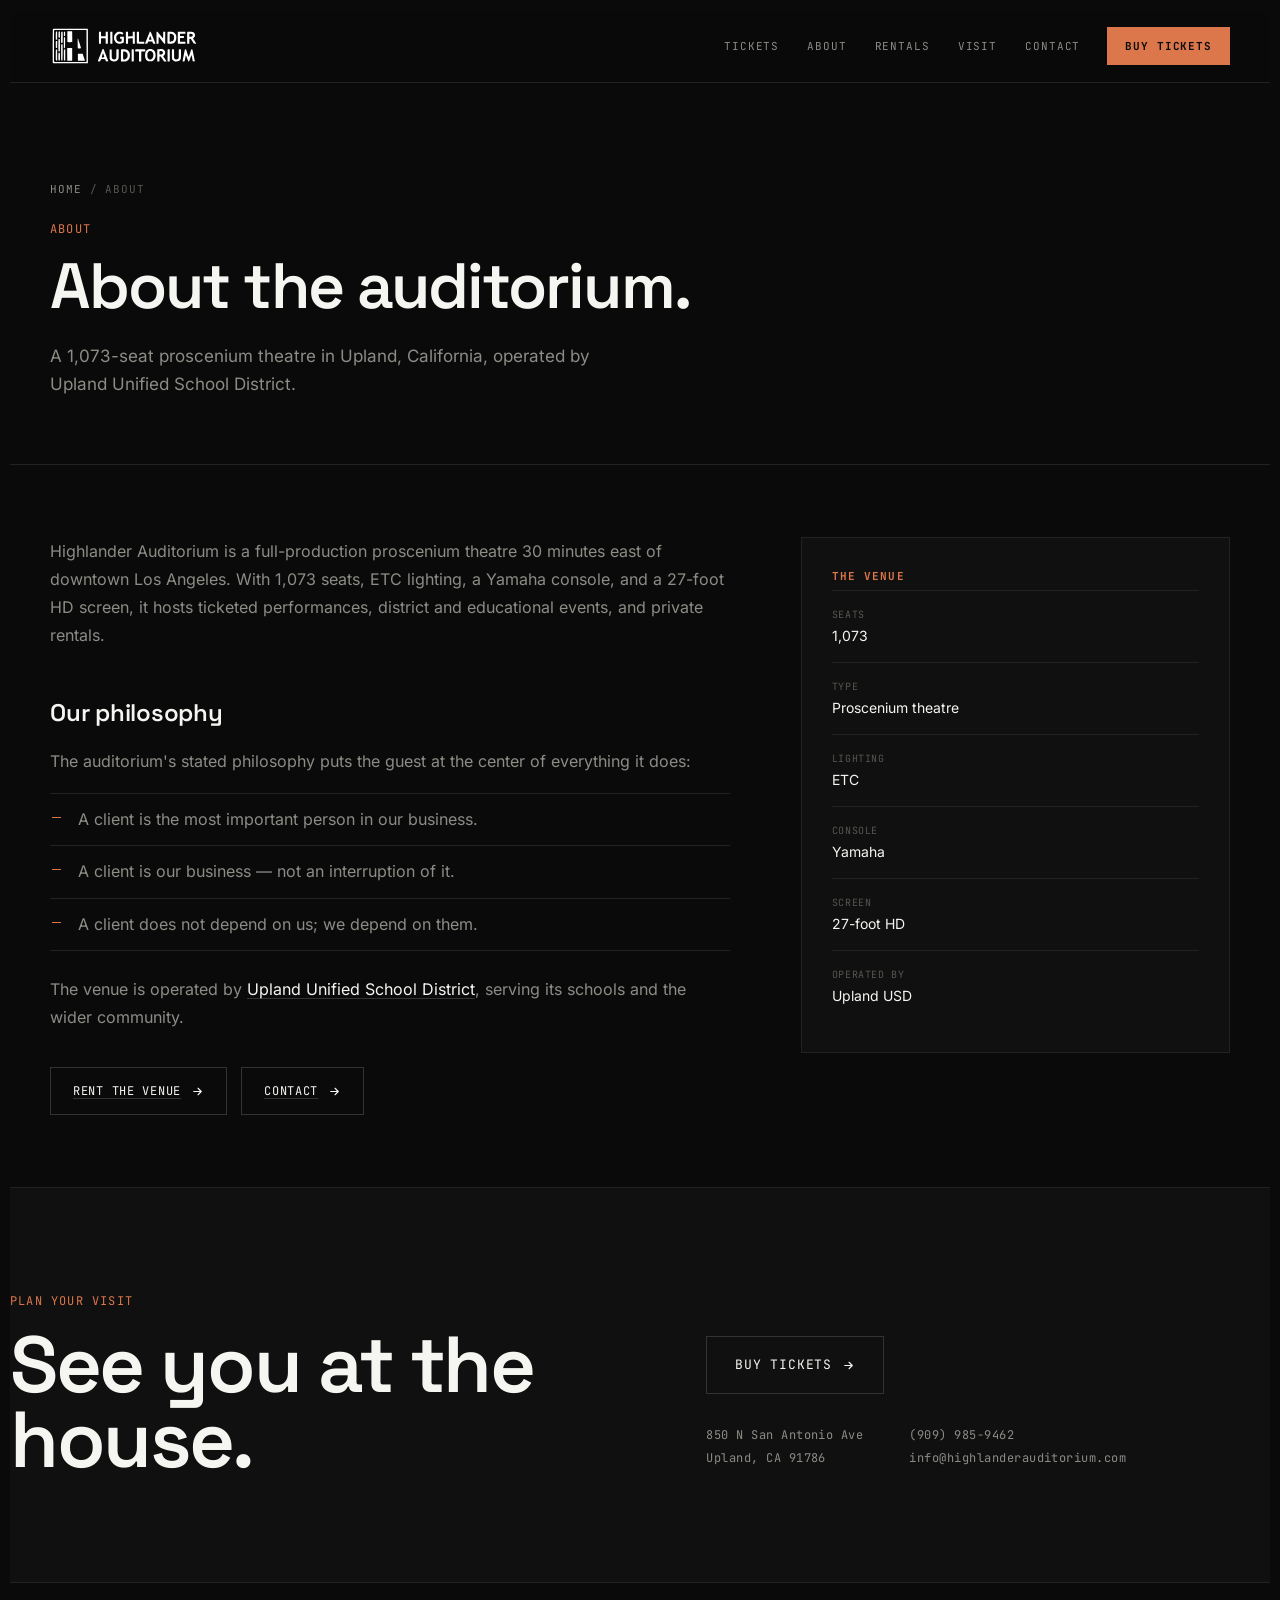
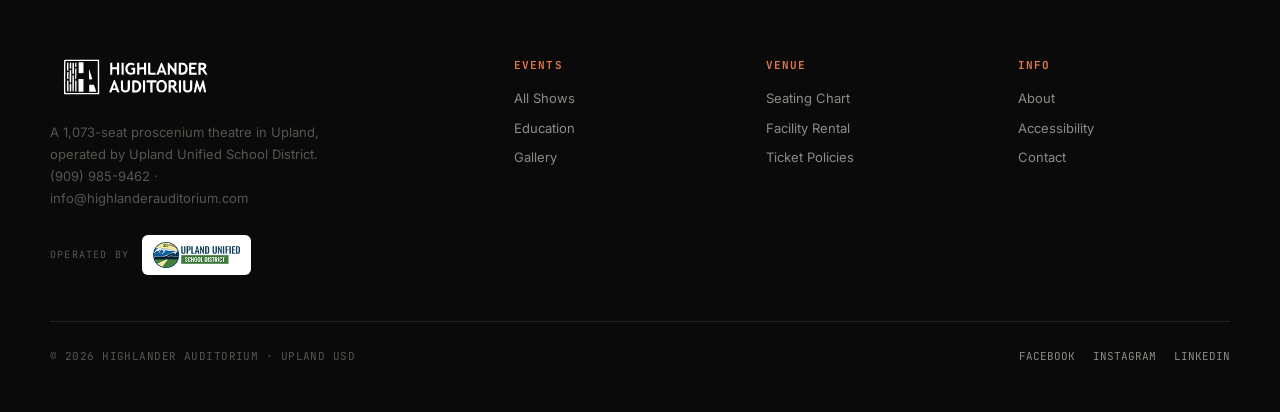
==== about/index.html @ 03a0e70f "Build out real content pages; factor shared CSS/JS/logo Turn the demo's in-page anchors into a real " ====
<!DOCTYPE html>
<html lang="en">
<head>
<meta charset="UTF-8">
<meta name="viewport" content="width=device-width, initial-scale=1.0">
<title>About — Highlander Auditorium</title>
<link rel="icon" type="image/jpeg" href="/assets/img/favicon.jpg" sizes="any">
<link rel="apple-touch-icon" href="/assets/img/apple-touch-icon.jpg">
<meta name="description" content="A 1,073-seat proscenium theatre in Upland, California, operated by Upland Unified School District — ticketed shows, educational events, and rentals.">
<meta name="theme-color" content="#0A0A0A">
<link rel="canonical" href="https://www.highlanderauditorium.com/about/philosophy/">
<meta property="og:type" content="website">
<meta property="og:site_name" content="Highlander Auditorium">
<meta property="og:title" content="About — Highlander Auditorium">
<meta property="og:description" content="A 1,073-seat proscenium theatre in Upland, California, operated by Upland Unified School District — ticketed shows, educational events, and rentals.">
<meta property="og:image" content="https://www.highlanderauditorium.com/assets/img/hero.jpg">
<link rel="preload" href="/assets/fonts/spacegrotesk.woff2" as="font" type="font/woff2" crossorigin>
<link rel="preload" href="/assets/fonts/inter.woff2" as="font" type="font/woff2" crossorigin>
<link rel="stylesheet" href="/assets/css/site.css">
</head>
<body>
<a class="skip" href="#main">Skip to content</a>
<header><div class="wrap hd">
  <a class="logo" href="/" aria-label="Highlander Auditorium home"><svg class="logo-svg" width="173" height="46" viewBox="0 0 173 46" role="img" aria-label="Highlander Auditorium"><use href="/assets/ha-logo.svg#ha-logo"/></svg></a>
  <nav>
    <a href="/tickets/">Tickets</a>
    <a href="/about/">About</a>
    <a href="/rentals/">Rentals</a>
    <a href="/visit/">Visit</a>
    <a href="/contact/">Contact</a>
    <a class="buy" href="/tickets/">Buy Tickets</a>
  </nav>
  <button class="burger" aria-label="Menu">MENU</button>
</div></header>
<main id="main">
<section class="page-hero"><div class="wrap">
    <div class="crumb"><a href="/">Home</a> / About</div>
    <div class="qnum">ABOUT</div>
    <h1>About the auditorium.</h1>
    <p class="lede">A 1,073-seat proscenium theatre in Upland, California, operated by Upland Unified School District.</p>
  </div></section>
  <section class="page-body"><div class="wrap"><div class="grid2">
    <div class="prose">
      <p>Highlander Auditorium is a full-production proscenium theatre 30 minutes east of downtown Los Angeles. With 1,073 seats, ETC lighting, a Yamaha console, and a 27-foot HD screen, it hosts ticketed performances, district and educational events, and private rentals.</p>
      <h2>Our philosophy</h2>
      <p>The auditorium's stated philosophy puts the guest at the center of everything it does:</p>
      <ul>
        <li>A client is the most important person in our business.</li>
        <li>A client is our business — not an interruption of it.</li>
        <li>A client does not depend on us; we depend on them.</li>
      </ul>
      <p>The venue is operated by <a href="https://www.upland.k12.ca.us/" target="_blank" rel="noopener">Upland Unified School District</a>, serving its schools and the wider community.</p>
      <div class="pcta">
        <a class="btn" href="/rentals/">Rent the venue <svg width="13" height="13" viewBox="0 0 24 24" fill="none" stroke="currentColor" stroke-width="2" stroke-linecap="round" stroke-linejoin="round"><path d="M5 12h14M13 6l6 6-6 6"/></svg></a>
        <a class="btn" href="/contact/">Contact <svg width="13" height="13" viewBox="0 0 24 24" fill="none" stroke="currentColor" stroke-width="2" stroke-linecap="round" stroke-linejoin="round"><path d="M5 12h14M13 6l6 6-6 6"/></svg></a>
      </div>
    </div>
    <aside class="aside">
      <h3>The venue</h3>
      <div class="row"><span>Seats</span>1,073</div>
      <div class="row"><span>Type</span>Proscenium theatre</div>
      <div class="row"><span>Lighting</span>ETC</div>
      <div class="row"><span>Console</span>Yamaha</div>
      <div class="row"><span>Screen</span>27-foot HD</div>
      <div class="row"><span>Operated by</span><a href="https://www.upland.k12.ca.us/" target="_blank" rel="noopener">Upland USD</a></div>
    </aside>
  </div></div></section>
</main>
<footer>
  <div class="foot-cta"><div class="wrap fcta-in">
    <div class="fcta-lead">
      <div class="qnum">PLAN YOUR VISIT</div>
      <h2>See you at the house.</h2>
    </div>
    <div class="fcta-side">
      <a class="btn" href="/tickets/">Buy Tickets <svg width="13" height="13" viewBox="0 0 24 24" fill="none" stroke="currentColor" stroke-width="2" stroke-linecap="round" stroke-linejoin="round"><path d="M5 12h14M13 6l6 6-6 6"/></svg></a>
      <div class="fcta-meta mono">
        <div>850 N San Antonio Ave<br>Upland, CA 91786</div>
        <div><a href="tel:+19099859462">(909) 985-9462</a><br><a href="mailto:info@highlanderauditorium.com">info@highlanderauditorium.com</a></div>
      </div>
    </div>
  </div></div>
  <div class="wrap">
  <div class="ft">
    <div class="fb"><svg class="logo-svg" width="173" height="46" viewBox="0 0 173 46" role="img" aria-label="Highlander Auditorium"><use href="/assets/ha-logo.svg#ha-logo"/></svg><p>A 1,073-seat proscenium theatre in Upland, operated by Upland Unified School District.<br><a href="tel:+19099859462">(909) 985-9462</a> &middot; <a href="mailto:info@highlanderauditorium.com">info@highlanderauditorium.com</a></p>
      <a class="uusd" href="https://www.upland.k12.ca.us/" target="_blank" rel="noopener"><span class="uusd-lbl">Operated by</span><img src="/assets/img/UUSD_Logo_Horizontal-150px.png" width="150" height="45" alt="Upland Unified School District" loading="lazy"></a></div>
    <div class="fc"><h4>Events</h4>
      <a href="/tickets/">All Shows</a>
      <a href="/edu/">Education</a>
      <a href="/gallery/">Gallery</a></div>
    <div class="fc"><h4>Venue</h4>
      <a href="/seating-chart/">Seating Chart</a>
      <a href="/rentals/">Facility Rental</a>
      <a href="/ticket-policies/">Ticket Policies</a></div>
    <div class="fc"><h4>Info</h4>
      <a href="/about/">About</a>
      <a href="/visit/accessibility/">Accessibility</a>
      <a href="/contact/">Contact</a></div>
  </div>
  <div class="fbot">
    <div class="c">&copy; 2026 HIGHLANDER AUDITORIUM &middot; UPLAND USD</div>
    <div class="fs">
      <a href="https://facebook.com/highlander.auditorium">Facebook</a>
      <a href="https://www.instagram.com/highlander.auditorium">Instagram</a>
      <a href="https://www.linkedin.com/company/highlander-auditorium">LinkedIn</a>
    </div>
  </div>
</div></footer>
<script src="/assets/js/site.js" defer></script>
</body>
</html>
---- assets/css/site.css ----
/* Self-hosted variable fonts (latin subset). No third-party font requests. */
  @font-face{font-family:'Space Grotesk';font-style:normal;font-weight:300 700;font-display:swap;src:url('../fonts/spacegrotesk.woff2') format('woff2')}
  @font-face{font-family:'Inter';font-style:normal;font-weight:100 900;font-display:swap;src:url('../fonts/inter.woff2') format('woff2')}
  @font-face{font-family:'JetBrains Mono';font-style:normal;font-weight:100 800;font-display:swap;src:url('../fonts/jetbrainsmono.woff2') format('woff2')}
  *,*::before,*::after{box-sizing:border-box;margin:0;padding:0}
  :root{
    --bg:#0A0A0A; --bg2:#101010; --line:#222; --line2:#333;
    --fg:#F5F5F2; --grey:#8C8C86; --greyd:#565650;
    --amber:#DC764B;   /* sampled from venue stage wash, hue 18° */
  }
  html{scroll-behavior:smooth}
  #main,#programs,#house,#rental,#visit,#contact{scroll-margin-top:92px}
  body{background:var(--bg);color:var(--fg);font-family:'Inter',sans-serif;-webkit-font-smoothing:antialiased;line-height:1.5;padding:10px}
  a{color:inherit;text-decoration:none}
  .skip{position:absolute;left:-9999px;top:0;z-index:100;background:var(--amber);color:var(--bg);padding:10px 16px;font-family:'JetBrains Mono',monospace;font-size:12px;text-transform:uppercase;letter-spacing:.06em}
  .skip:focus{left:10px;top:10px}
  .svg-defs{position:absolute;width:0;height:0;overflow:hidden}
  .wrap{max-width:1280px;margin:0 auto;padding:0 40px}
  .mono{font-family:'JetBrains Mono',monospace}
  @media(max-width:640px){.wrap{padding:0 20px}}

  /* HEADER */
  header{position:sticky;top:10px;z-index:50;background:rgba(10,10,10,.85);backdrop-filter:blur(12px);border-bottom:1px solid var(--line)}
  .hd{display:flex;align-items:center;justify-content:space-between;height:72px}
  .hd .logo svg{height:40px;width:auto;display:block}
  nav{display:flex;align-items:center;gap:2px}
  nav a{font-family:'JetBrains Mono',monospace;font-size:11px;letter-spacing:.08em;text-transform:uppercase;color:var(--grey);padding:10px 13px;transition:color .15s}
  nav a:hover{color:var(--fg)}
  nav .buy{margin-left:12px;color:var(--bg);background:var(--amber);font-weight:700;padding:11px 18px;transition:filter .15s}
  nav .buy:hover{filter:brightness(1.12)}
  .burger{display:none}

  /* HERO */
  .hero{position:relative;border-bottom:1px solid var(--line);overflow:hidden}
  .hero-grid{display:grid;grid-template-columns:1.1fr 1fr;min-height:620px}
  .hero-left{padding:76px 40px 60px;display:flex;flex-direction:column;justify-content:center;border-right:1px solid var(--line);position:relative;z-index:2;background:var(--bg)}
  .cue{font-family:'JetBrains Mono',monospace;font-size:11px;letter-spacing:.18em;text-transform:uppercase;color:var(--amber);display:flex;align-items:center;gap:12px;margin-bottom:30px}
  .cue::before{content:"";width:34px;height:1px;background:var(--amber)}
  .hero h1{font-family:'Space Grotesk',sans-serif;font-weight:600;font-size:clamp(42px,5.6vw,76px);line-height:.97;letter-spacing:-.03em;margin-bottom:26px}
  .hero p{color:var(--grey);font-size:16px;max-width:440px;line-height:1.65;margin-bottom:38px}
  .hero-cta{display:flex;border:1px solid var(--line2);width:fit-content}
  .hero-cta a{padding:16px 26px;font-family:'JetBrains Mono',monospace;font-size:12px;letter-spacing:.06em;text-transform:uppercase;transition:background .15s,color .15s}
  .hero-cta a.p{background:var(--fg);color:var(--bg);font-weight:700}
  .hero-cta a.p:hover{background:var(--amber)}
  .hero-cta a.s{border-left:1px solid var(--line2)}
  .hero-cta a.s:hover{background:var(--bg2)}
  .hero-right{position:relative;background:#000;overflow:hidden}
  .hero-right img{position:absolute;inset:0;width:100%;height:100%;object-fit:cover;filter:contrast(1.04) saturate(1.05)}
  .hero-right::after{content:"";position:absolute;inset:0;background:linear-gradient(115deg,var(--bg) 0%,rgba(10,10,10,.12) 26%,transparent 52%)}
  /* dimmer/channel strip along hero bottom of right pane */
  .channels{position:absolute;bottom:0;left:0;right:0;z-index:2;display:flex;align-items:flex-end;gap:5px;height:74px;padding:0 28px 16px}
  .channels i{flex:1;background:var(--amber);opacity:.3;display:block}

  /* RUNSTRIP (ticker as run sheet) */
  .run{border-bottom:1px solid var(--line);background:var(--bg2);display:flex;flex-wrap:wrap}
    .run i{flex:1 1 25%;display:flex;align-items:center;gap:8px;font-family:'JetBrains Mono',monospace;font-size:11px;letter-spacing:.06em;color:var(--grey);text-transform:uppercase;padding:14px 28px;border-right:1px solid var(--line)}
  .run i:last-child{border-right:none}
  .run i b{font-weight:700;color:var(--amber)}

  /* SECTION */
  .sec{border-bottom:1px solid var(--line)}
  .sec-inner{padding:92px 0}
  .sec-head{display:flex;align-items:baseline;justify-content:space-between;gap:24px;margin-bottom:52px}
  .qnum{font-family:'JetBrains Mono',monospace;font-size:12px;letter-spacing:.1em;margin-bottom:14px;color:var(--amber)}
  .sec-title{font-family:'Space Grotesk',sans-serif;font-size:clamp(28px,3.4vw,46px);font-weight:600;letter-spacing:-.02em;line-height:1.02}
  .sec-link{font-family:'JetBrains Mono',monospace;font-size:12px;text-transform:uppercase;letter-spacing:.06em;color:var(--grey);white-space:nowrap;display:inline-flex;align-items:center;gap:8px;transition:color .15s}
  .sec-link:hover{color:var(--fg)}
  .sec-link svg{transition:transform .15s}.sec-link:hover svg{transform:translateX(4px)}

  /* PROGRAMS — accent-keyed */
  .progs{display:grid;grid-template-columns:repeat(3,1fr);border-top:1px solid var(--line);border-left:1px solid var(--line)}
  .prog{border-right:1px solid var(--line);border-bottom:1px solid var(--line);padding:0 32px 36px;display:flex;flex-direction:column;gap:16px;min-height:300px;position:relative;transition:background .18s}
  .prog::before{content:"";display:block;height:2px;margin:0 -32px 34px;background:var(--line2);transition:background .18s}
  .prog:hover::before{background:var(--amber)}
  .prog:hover{background:var(--bg2)}
  .prog .swatch{font-family:'JetBrains Mono',monospace;font-size:11px;color:var(--greyd);letter-spacing:.06em}
  .prog h3{font-family:'Space Grotesk',sans-serif;font-weight:600;font-size:24px;letter-spacing:-.01em;line-height:1.1}
  .prog p{color:var(--grey);font-size:14px;line-height:1.6;flex:1}
  .prog .go{font-family:'JetBrains Mono',monospace;font-size:11px;text-transform:uppercase;letter-spacing:.08em;display:inline-flex;align-items:center;gap:8px}
  .prog:hover .go{color:var(--amber)}
  .prog .go svg{transition:transform .15s}.prog:hover .go svg{transform:translateX(4px)}

  /* SPLIT */
  .split{display:grid;grid-template-columns:1fr 1fr}
  .split>div{padding:78px 40px;background-size:cover;background-position:center;position:relative}
  /* real venue photography behind each panel, under a heavy dark wash for legibility */
  .split .a{border-right:1px solid var(--line);background-image:linear-gradient(rgba(10,10,10,.80),rgba(10,10,10,.90)),url('../img/interior.jpg')}
  .split .b{background-image:linear-gradient(rgba(10,10,10,.86),rgba(10,10,10,.93)),url('../img/aerial.jpg')}
  .split h2{font-family:'Space Grotesk',sans-serif;font-weight:600;font-size:clamp(24px,2.6vw,34px);letter-spacing:-.02em;line-height:1.08;margin-bottom:20px}
  .split p{color:var(--grey);font-size:15px;line-height:1.7;max-width:440px;margin-bottom:30px}
  .btn{display:inline-flex;align-items:center;gap:10px;border:1px solid var(--line2);padding:14px 22px;font-family:'JetBrains Mono',monospace;font-size:12px;text-transform:uppercase;letter-spacing:.06em;transition:background .15s,color .15s,border-color .15s}
  .btn:hover{background:var(--amber);color:var(--bg);border-color:var(--amber)}

  /* VISIT */
  .visit{display:grid;grid-template-columns:1fr 1fr}
  .visit-info{padding:78px 40px;border-right:1px solid var(--line)}
  .addr{font-family:'Space Grotesk',sans-serif;font-size:22px;font-weight:500;margin:8px 0 34px;line-height:1.4}
  .vrow{display:flex;align-items:center;gap:16px;padding:18px 0;border-top:1px solid var(--line);font-size:14px;transition:padding-left .15s,color .15s;font-family:'Inter',sans-serif}
  .vrow:last-of-type{border-bottom:1px solid var(--line)}
  .vrow:hover{padding-left:8px;color:var(--amber)}
  .vrow .n{font-family:'JetBrains Mono',monospace;font-size:12px;color:var(--greyd);width:34px}
  .vrow .arr{margin-left:auto;color:var(--greyd)}.vrow:hover .arr{color:var(--amber)}
  .visit-map{position:relative;min-height:460px;background:var(--bg2);border-left:1px solid transparent}
  /* Dark-map treatment: invert + double hue-rotate keeps water/land colour rather than
     flattening to grey (the earlier grayscale(1) hack killed all hue). Still a live third-party
     iframe — see HANDOFF.md for the keyless static-tile alternative. */
  .visit-map iframe{position:absolute;inset:0;width:100%;height:100%;border:0;filter:invert(.92) hue-rotate(180deg) brightness(.95) contrast(.9);transition:filter .2s}
  .visit-map:hover iframe{filter:invert(.9) hue-rotate(180deg) brightness(1) contrast(.92)}
  .visit-map .pin{position:absolute;left:20px;bottom:20px;z-index:2;display:inline-flex;align-items:center;gap:9px;background:var(--bg);border:1px solid var(--line2);padding:11px 16px;font-family:'JetBrains Mono',monospace;font-size:11px;letter-spacing:.06em;text-transform:uppercase;color:var(--fg);transition:border-color .15s,color .15s}
  .visit-map .pin:hover{border-color:var(--amber);color:var(--amber)}

  /* FOOTER */
  footer{padding:0 0 38px}
  /* thick closing band: full-bleed, oversized display headline + primary CTA + real contact */
  .foot-cta{border-top:1px solid var(--line);border-bottom:1px solid var(--line);background:var(--bg2)}
  .fcta-in{display:grid;grid-template-columns:1.15fr 1fr;gap:48px;align-items:end;padding:104px 0}
  .fcta-lead .qnum{margin-bottom:18px}
  .fcta-lead h2{font-family:'Space Grotesk',sans-serif;font-weight:600;font-size:clamp(40px,6.2vw,88px);line-height:.94;letter-spacing:-.03em}
  .fcta-side{display:flex;flex-direction:column;align-items:flex-start;gap:30px;padding-bottom:8px}
  .fcta-side .btn{padding:18px 28px;font-size:13px}
  .fcta-meta{display:flex;gap:46px;font-size:12px;color:var(--grey);line-height:1.9;letter-spacing:.04em}
  .fcta-meta a{transition:color .15s}.fcta-meta a:hover{color:var(--amber)}
  .ft{display:grid;grid-template-columns:2fr 1fr 1fr 1fr;gap:40px;padding:74px 0 46px;border-bottom:1px solid var(--line)}
  .fb svg{height:40px;margin-bottom:18px}
  .fb p{color:var(--greyd);font-size:13px;line-height:1.7;max-width:300px}
  /* district co-brand: color logo on a light chip so it stays legible on the dark footer */
  .uusd{display:inline-flex;align-items:center;gap:13px;margin-top:26px}
  .uusd-lbl{font-family:'JetBrains Mono',monospace;font-size:10px;letter-spacing:.12em;text-transform:uppercase;color:var(--greyd)}
  .uusd img{height:40px;width:auto;display:block;background:#fff;padding:7px 11px;border-radius:6px}
  .uusd:hover .uusd-lbl{color:var(--amber)}
  .fc h4{font-family:'JetBrains Mono',monospace;font-size:11px;letter-spacing:.1em;text-transform:uppercase;color:var(--amber);margin-bottom:16px}
  .fc a{display:block;color:var(--grey);font-size:13px;margin-bottom:10px;transition:color .15s}
  .fc a:hover{color:var(--fg)}
  .fbot{display:flex;justify-content:space-between;align-items:center;padding-top:26px;flex-wrap:wrap;gap:16px}
  .fbot .c{font-family:'JetBrains Mono',monospace;font-size:11px;color:var(--greyd);letter-spacing:.04em}
  .fs{display:flex;gap:18px}
  .fs a{font-family:'JetBrains Mono',monospace;font-size:11px;color:var(--grey);text-transform:uppercase;transition:color .15s}
  .fs a:hover{color:var(--amber)}

  @media(max-width:900px){
    .hero-grid{grid-template-columns:1fr}
    .hero-left{border-right:none;border-bottom:1px solid var(--line)}
    .hero-right{min-height:360px}
    .progs{grid-template-columns:1fr}
    .split,.visit{grid-template-columns:1fr}
    .split .a,.visit-info{border-right:none;border-bottom:1px solid var(--line)}
    .ft{grid-template-columns:1fr 1fr}
    .fcta-in{grid-template-columns:1fr;gap:36px;align-items:start;padding:76px 0}
    .run i{flex-basis:50%}
    .run i:nth-child(2){border-right:none}
  }
  @media(max-width:640px){
    nav{display:none}.burger{display:block;background:none;border:1px solid var(--line2);color:var(--fg);padding:8px 12px;font-family:'JetBrains Mono',monospace;font-size:11px;letter-spacing:.06em}
    nav.open{display:flex;position:absolute;top:calc(100% + 1px);left:0;right:0;flex-direction:column;align-items:stretch;gap:0;background:rgba(10,10,10,.97);backdrop-filter:blur(12px);border-bottom:1px solid var(--line)}
    nav.open a{padding:15px 20px;border-top:1px solid var(--line)}
    nav.open .buy{margin:0;padding:16px 20px;text-align:center}
    .burger[aria-expanded="true"]{background:var(--amber);color:var(--bg);border-color:var(--amber)}
    .hero-left{padding:52px 20px}.sec-inner{padding:60px 0}
    .split>div,.visit-info{padding:52px 20px}.ft{grid-template-columns:1fr;gap:30px}
    .fcta-in{padding:60px 0}.fcta-meta{flex-direction:column;gap:14px}
    .run i{flex-basis:100%;border-right:none;border-bottom:1px solid var(--line)}
    .run i:last-child{border-bottom:none}
  }
  @media(prefers-reduced-motion:reduce){*{transition:none!important;scroll-behavior:auto!important}}
  :focus-visible{outline:2px solid var(--amber);outline-offset:2px}

  /* ============ INTERIOR PAGES ============ */
  .page-hero{border-bottom:1px solid var(--line);padding:92px 0 66px}
  .page-hero .qnum{margin-bottom:16px}
  .page-hero h1{font-family:'Space Grotesk',sans-serif;font-weight:600;font-size:clamp(36px,5vw,66px);line-height:1;letter-spacing:-.03em}
  .page-hero .lede{color:var(--grey);font-size:17px;line-height:1.65;max-width:600px;margin-top:24px}
  .crumb{font-family:'JetBrains Mono',monospace;font-size:11px;letter-spacing:.08em;text-transform:uppercase;color:var(--greyd);margin-bottom:22px;display:inline-flex;gap:8px}
  .crumb a{color:var(--grey)}.crumb a:hover{color:var(--amber)}
  .page-body{padding:72px 0}
  .grid2{display:grid;grid-template-columns:minmax(0,1.6fr) minmax(0,1fr);gap:64px;align-items:start}
  .prose{max-width:680px}
  .prose>*:first-child{margin-top:0}
  .prose h2{font-family:'Space Grotesk',sans-serif;font-weight:600;font-size:24px;letter-spacing:-.01em;margin:46px 0 16px}
  .prose p{color:var(--grey);font-size:16px;line-height:1.75;margin-bottom:18px}
  .prose strong{color:var(--fg);font-weight:600}
  .prose a{color:var(--fg);text-decoration:underline;text-decoration-color:var(--line2);text-underline-offset:3px;transition:color .15s,text-decoration-color .15s}
  .prose a:hover{color:var(--amber);text-decoration-color:var(--amber)}
  .prose ul{list-style:none;margin:0 0 24px}
  .prose li{color:var(--grey);font-size:16px;line-height:1.6;padding:13px 0 13px 28px;border-top:1px solid var(--line);position:relative}
  .prose li:last-child{border-bottom:1px solid var(--line)}
  .prose li::before{content:"";position:absolute;left:2px;top:23px;width:9px;height:1px;background:var(--amber)}
  .aside{border:1px solid var(--line);background:var(--bg2);padding:30px}
  .aside h3{font-family:'JetBrains Mono',monospace;font-size:11px;letter-spacing:.1em;text-transform:uppercase;color:var(--amber);margin-bottom:6px}
  .aside .row{display:flex;flex-direction:column;gap:3px;padding:16px 0;border-top:1px solid var(--line);font-size:14px}
  .aside .row span{font-family:'JetBrains Mono',monospace;font-size:10px;color:var(--greyd);letter-spacing:.06em;text-transform:uppercase}
  .aside .row a:hover{color:var(--amber)}
  .specs{width:100%;border-collapse:collapse}
  .specs th,.specs td{text-align:left;padding:15px 0;border-top:1px solid var(--line);font-size:15px;vertical-align:top}
  .specs tr:first-child th,.specs tr:first-child td{border-top:none}
  .specs th{font-family:'JetBrains Mono',monospace;font-size:11px;font-weight:500;letter-spacing:.06em;text-transform:uppercase;color:var(--greyd);width:44%}
  .specs td{color:var(--fg)}
  .gallery{display:grid;grid-template-columns:repeat(3,1fr);gap:12px}
  .gallery figure{position:relative;overflow:hidden;border:1px solid var(--line)}
  .gallery img{display:block;width:100%;aspect-ratio:3/2;object-fit:cover}
  .gallery figcaption{position:absolute;left:0;right:0;bottom:0;padding:16px;font-family:'JetBrains Mono',monospace;font-size:11px;letter-spacing:.04em;text-transform:uppercase;color:var(--fg);background:linear-gradient(transparent,rgba(10,10,10,.86));opacity:0;transition:opacity .2s}
  .gallery figure:hover figcaption{opacity:1}
  .pcta{display:flex;gap:14px;flex-wrap:wrap;margin-top:36px}
  .note{border-left:2px solid var(--amber);padding:6px 0 6px 18px;color:var(--grey);font-size:14px;line-height:1.65;margin:26px 0}
  @media(max-width:900px){ .grid2{grid-template-columns:1fr;gap:40px} .gallery{grid-template-columns:repeat(2,1fr)} }
  @media(max-width:640px){ .page-hero{padding:60px 0 44px} .page-body{padding:52px 0} .gallery{grid-template-columns:1fr} }
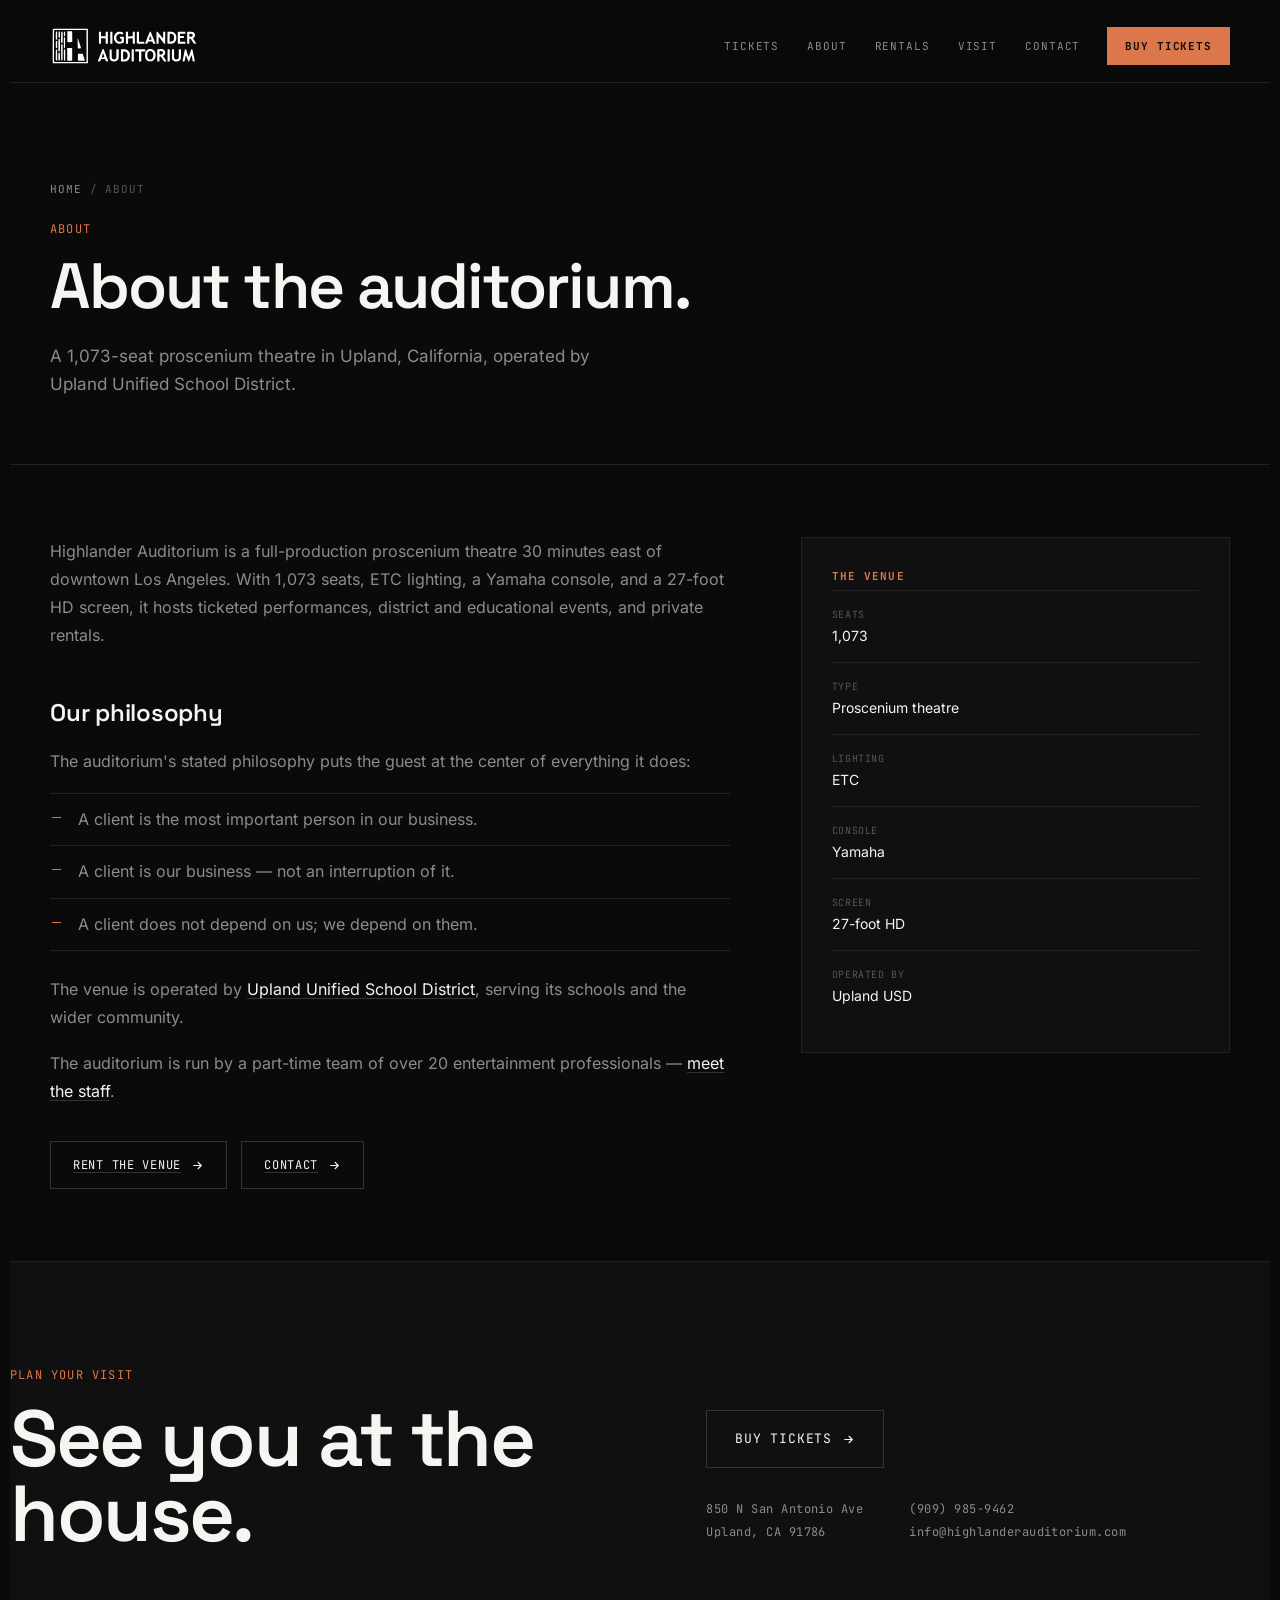
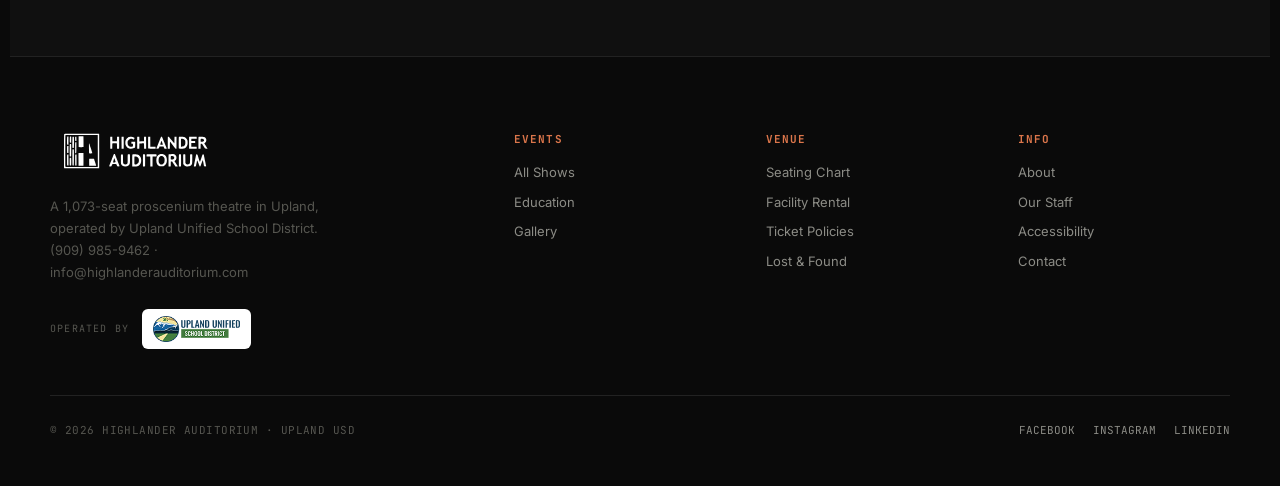
==== commit f80804ab: "Add the pages hidden in the live site's dropdown menus + weather widget The live site tucks two cont" ====
--- a/about/index.html
+++ b/about/index.html
@@ -50,6 +50,7 @@
         <li>A client does not depend on us; we depend on them.</li>
       </ul>
       <p>The venue is operated by <a href="https://www.upland.k12.ca.us/" target="_blank" rel="noopener">Upland Unified School District</a>, serving its schools and the wider community.</p>
+      <p>The auditorium is run by a part-time team of over 20 entertainment professionals — <a href="/about/staff/">meet the staff</a>.</p>
       <div class="pcta">
         <a class="btn" href="/rentals/">Rent the venue <svg width="13" height="13" viewBox="0 0 24 24" fill="none" stroke="currentColor" stroke-width="2" stroke-linecap="round" stroke-linejoin="round"><path d="M5 12h14M13 6l6 6-6 6"/></svg></a>
         <a class="btn" href="/contact/">Contact <svg width="13" height="13" viewBox="0 0 24 24" fill="none" stroke="currentColor" stroke-width="2" stroke-linecap="round" stroke-linejoin="round"><path d="M5 12h14M13 6l6 6-6 6"/></svg></a>
@@ -91,9 +92,11 @@
     <div class="fc"><h4>Venue</h4>
       <a href="/seating-chart/">Seating Chart</a>
       <a href="/rentals/">Facility Rental</a>
-      <a href="/ticket-policies/">Ticket Policies</a></div>
+      <a href="/ticket-policies/">Ticket Policies</a>
+      <a href="/lost/">Lost &amp; Found</a></div>
     <div class="fc"><h4>Info</h4>
       <a href="/about/">About</a>
+      <a href="/about/staff/">Our Staff</a>
       <a href="/visit/accessibility/">Accessibility</a>
       <a href="/contact/">Contact</a></div>
   </div>
--- a/assets/css/site.css
+++ b/assets/css/site.css
@@ -204,3 +204,12 @@
   .note{border-left:2px solid var(--amber);padding:6px 0 6px 18px;color:var(--grey);font-size:14px;line-height:1.65;margin:26px 0}
   @media(max-width:900px){ .grid2{grid-template-columns:1fr;gap:40px} .gallery{grid-template-columns:repeat(2,1fr)} }
   @media(max-width:640px){ .page-hero{padding:60px 0 44px} .page-body{padding:52px 0} .gallery{grid-template-columns:1fr} }
+
+  /* current-conditions widget (Visit) — our own UI over keyless Open-Meteo; hidden until data loads */
+  .wx{border:1px solid var(--line);background:var(--bg2);padding:20px 22px;margin-top:30px;max-width:340px}
+  .wx-loc{font-size:10px;letter-spacing:.12em;text-transform:uppercase;color:var(--greyd);margin-bottom:12px}
+  .wx-main{display:flex;align-items:baseline;gap:14px}
+  .wx-temp{font-family:'Space Grotesk',sans-serif;font-size:44px;font-weight:600;letter-spacing:-.02em;line-height:1}
+  .wx-temp::after{content:"\00b0";color:var(--amber)}
+  .wx-cond{font-size:12px;letter-spacing:.04em;color:var(--grey)}
+  .wx-hilo{font-size:11px;letter-spacing:.06em;color:var(--greyd);margin-top:10px}
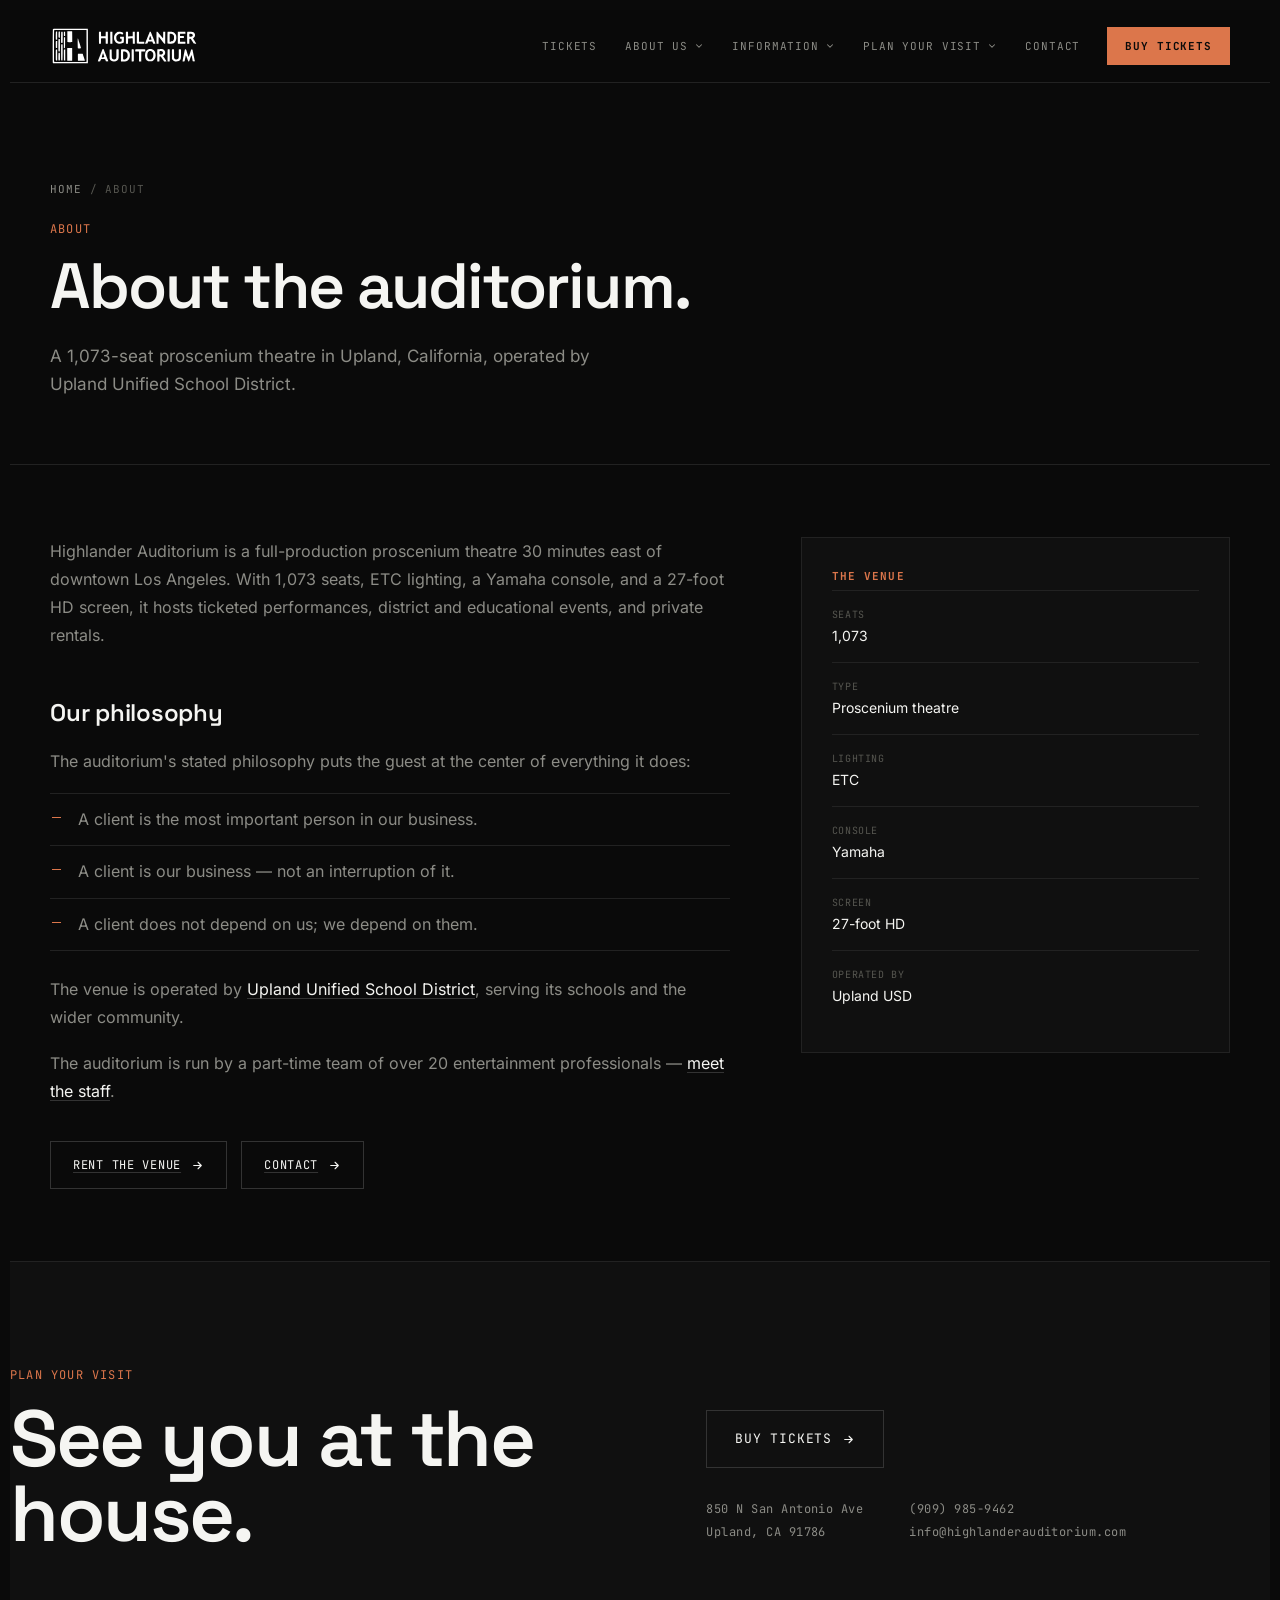
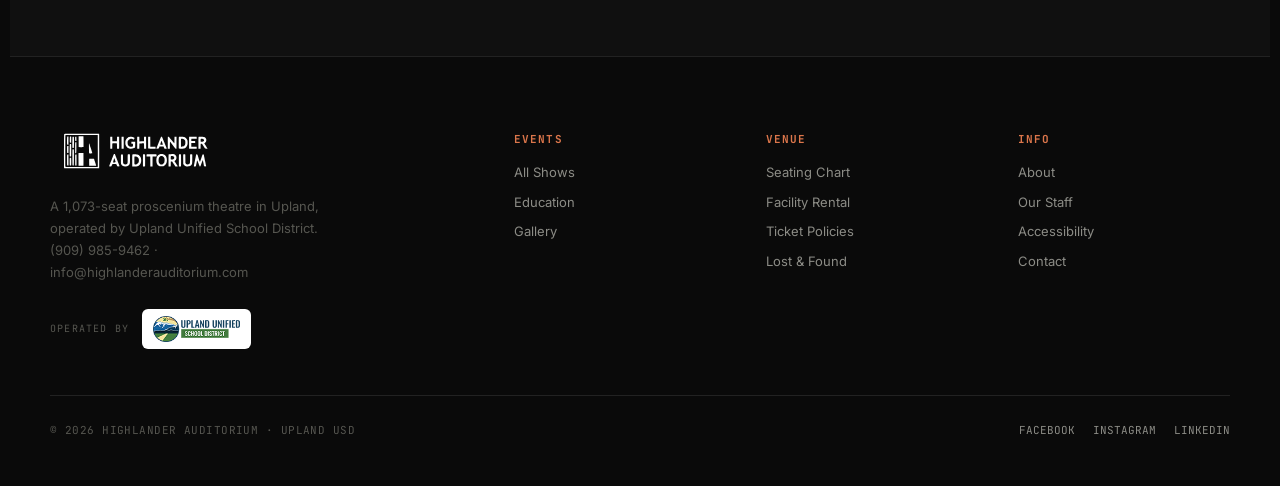
==== commit d4b5ad82: "Header: grouped dropdown menus matching the live site's IA Replace the flat header nav with the live" ====
--- a/about/index.html
+++ b/about/index.html
@@ -24,9 +24,31 @@
   <a class="logo" href="/" aria-label="Highlander Auditorium home"><svg class="logo-svg" width="173" height="46" viewBox="0 0 173 46" role="img" aria-label="Highlander Auditorium"><use href="/assets/ha-logo.svg#ha-logo"/></svg></a>
   <nav>
     <a href="/tickets/">Tickets</a>
-    <a href="/about/">About</a>
-    <a href="/rentals/">Rentals</a>
-    <a href="/visit/">Visit</a>
+    <div class="nav-group">
+      <button class="nav-top" aria-expanded="false" aria-controls="menu-about">About Us <svg class="chev" width="10" height="10" viewBox="0 0 24 24" fill="none" stroke="currentColor" stroke-width="2.5" stroke-linecap="round" stroke-linejoin="round" aria-hidden="true"><path d="M6 9l6 6 6-6"/></svg></button>
+      <ul class="nav-menu" id="menu-about">
+        <li><a href="/about/">Our Philosophy</a></li>
+        <li><a href="/about/staff/">Our Staff</a></li>
+      </ul>
+    </div>
+    <div class="nav-group">
+      <button class="nav-top" aria-expanded="false" aria-controls="menu-info">Information <svg class="chev" width="10" height="10" viewBox="0 0 24 24" fill="none" stroke="currentColor" stroke-width="2.5" stroke-linecap="round" stroke-linejoin="round" aria-hidden="true"><path d="M6 9l6 6 6-6"/></svg></button>
+      <ul class="nav-menu" id="menu-info">
+        <li><a href="/seating-chart/">Seating Chart</a></li>
+        <li><a href="/lost/">Lost &amp; Found</a></li>
+        <li><a href="/gallery/">Gallery</a></li>
+        <li><a href="/edu/">Edu Events</a></li>
+        <li><a href="/ticket-policies/">Ticket Policies</a></li>
+      </ul>
+    </div>
+    <div class="nav-group">
+      <button class="nav-top" aria-expanded="false" aria-controls="menu-visit">Plan Your Visit <svg class="chev" width="10" height="10" viewBox="0 0 24 24" fill="none" stroke="currentColor" stroke-width="2.5" stroke-linecap="round" stroke-linejoin="round" aria-hidden="true"><path d="M6 9l6 6 6-6"/></svg></button>
+      <ul class="nav-menu" id="menu-visit">
+        <li><a href="/visit/">Directions &amp; Parking</a></li>
+        <li><a href="/visit/accessibility/">Accessibility</a></li>
+        <li><a href="/visit/#wx">Current Weather</a></li>
+      </ul>
+    </div>
     <a href="/contact/">Contact</a>
     <a class="buy" href="/tickets/">Buy Tickets</a>
   </nav>
--- a/assets/css/site.css
+++ b/assets/css/site.css
@@ -10,7 +10,7 @@
     --amber:#DC764B;   /* sampled from venue stage wash, hue 18° */
   }
   html{scroll-behavior:smooth}
-  #main,#programs,#house,#rental,#visit,#contact{scroll-margin-top:92px}
+  #main,#programs,#house,#rental,#visit,#contact,#wx{scroll-margin-top:92px}
   body{background:var(--bg);color:var(--fg);font-family:'Inter',sans-serif;-webkit-font-smoothing:antialiased;line-height:1.5;padding:10px}
   a{color:inherit;text-decoration:none}
   .skip{position:absolute;left:-9999px;top:0;z-index:100;background:var(--amber);color:var(--bg);padding:10px 16px;font-family:'JetBrains Mono',monospace;font-size:12px;text-transform:uppercase;letter-spacing:.06em}
@@ -213,3 +213,21 @@
   .wx-temp::after{content:"\00b0";color:var(--amber)}
   .wx-cond{font-size:12px;letter-spacing:.04em;color:var(--grey)}
   .wx-hilo{font-size:11px;letter-spacing:.06em;color:var(--greyd);margin-top:10px}
+
+  /* ===== header dropdown menus ===== */
+  .nav-group{position:relative;height:72px;display:flex;align-items:center}
+  .nav-top{font-family:'JetBrains Mono',monospace;font-size:11px;letter-spacing:.08em;text-transform:uppercase;color:var(--grey);padding:10px 13px;background:none;border:0;cursor:pointer;display:inline-flex;align-items:center;gap:6px;transition:color .15s}
+  .nav-top:hover,.nav-top[aria-expanded="true"]{color:var(--fg)}
+  .nav-top .chev{transition:transform .15s}
+  .nav-top[aria-expanded="true"] .chev{transform:rotate(180deg)}
+  .nav-menu{display:none;position:absolute;top:100%;left:0;z-index:60;min-width:214px;list-style:none;background:rgba(10,10,10,.97);backdrop-filter:blur(12px);border:1px solid var(--line);border-top:0;padding:6px}
+  .nav-group:hover>.nav-menu,.nav-group:focus-within>.nav-menu,.nav-top[aria-expanded="true"]+.nav-menu{display:block}
+  .nav-menu a{display:block;font-family:'JetBrains Mono',monospace;font-size:11px;letter-spacing:.06em;text-transform:uppercase;color:var(--grey);padding:11px 13px;white-space:nowrap;transition:color .15s,background .15s}
+  .nav-menu a:hover{color:var(--fg);background:var(--bg2)}
+  @media(max-width:640px){
+    nav.open .nav-group{height:auto;flex-direction:column;align-items:stretch}
+    nav.open .nav-top{width:100%;justify-content:space-between;padding:15px 20px;border-top:1px solid var(--line)}
+    nav.open .nav-menu{position:static;display:none;min-width:0;border:0;padding:0;background:none;backdrop-filter:none}
+    nav.open .nav-top[aria-expanded="true"]+.nav-menu{display:block}
+    nav.open .nav-menu a{padding:13px 20px 13px 36px;border-top:1px solid var(--line);color:var(--greyd)}
+  }
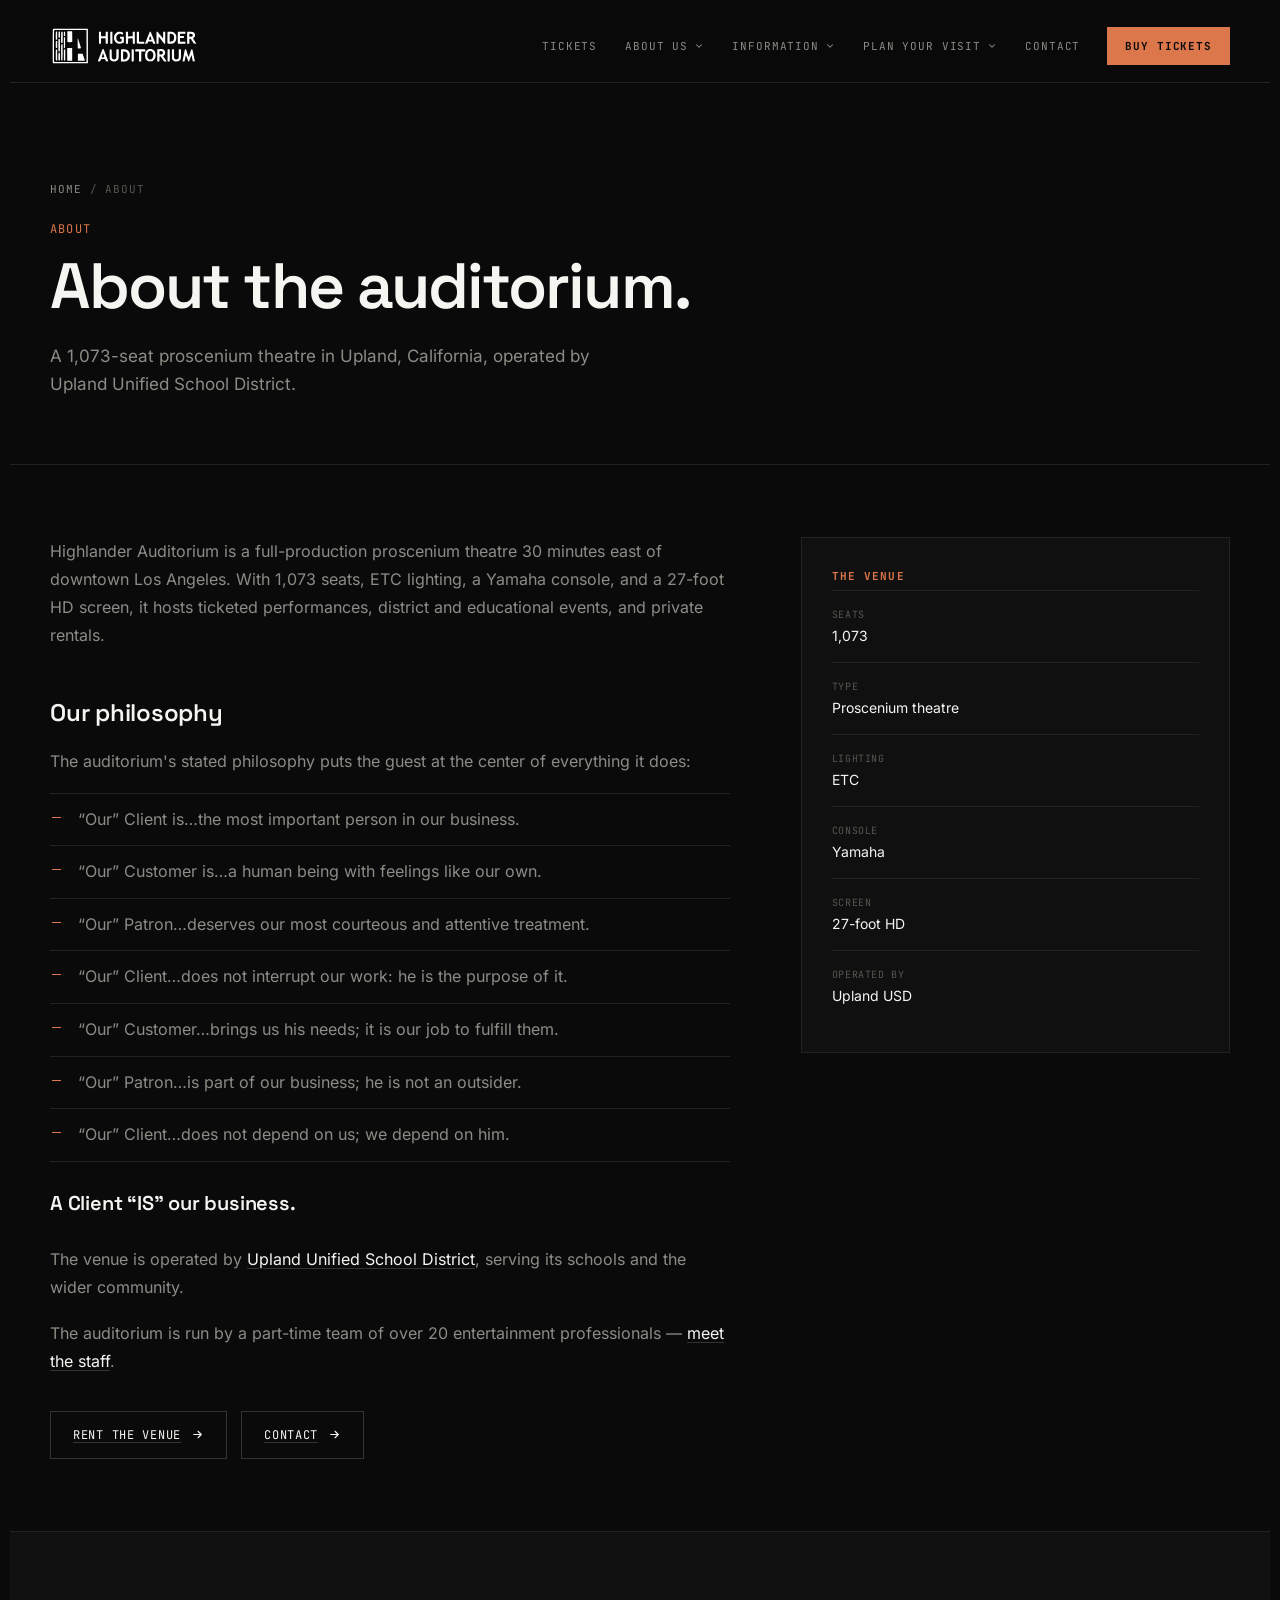
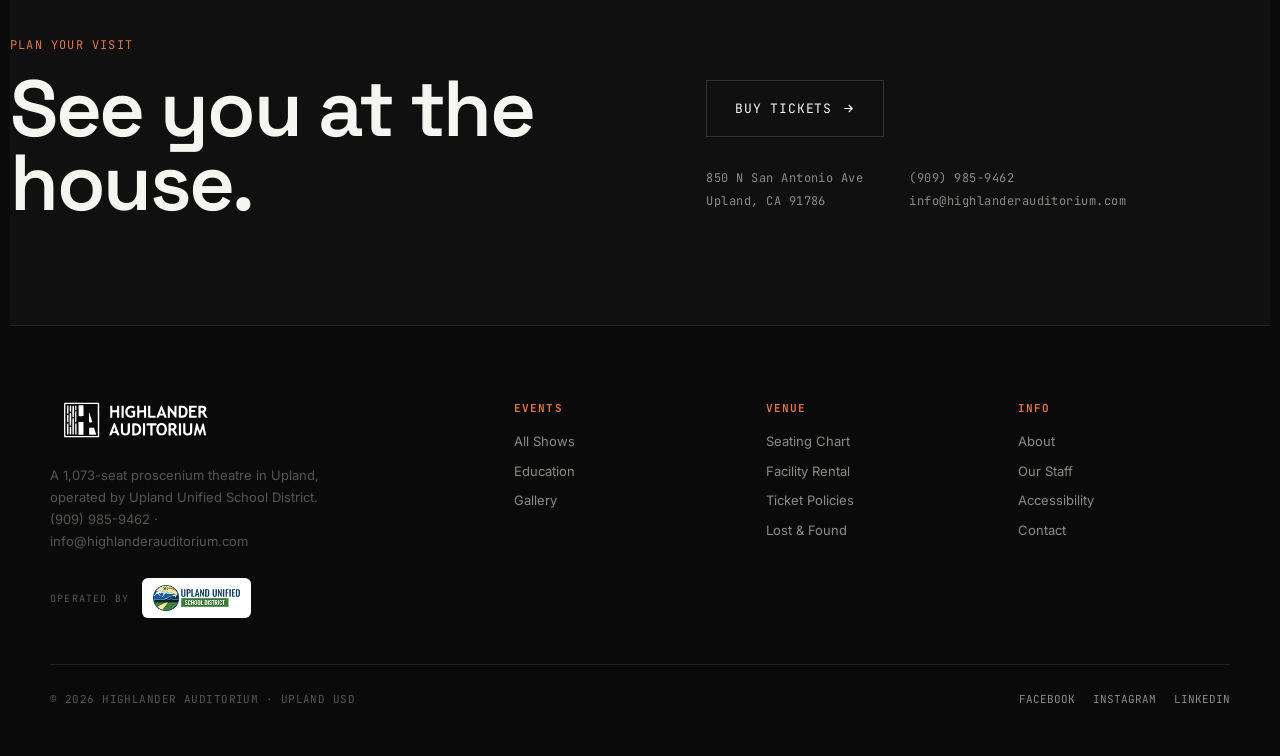
==== commit 18e237f7: "About: mirror the live philosophy verbatim, not a summary The philosophy was condensed into 3 reword" ====
--- a/about/index.html
+++ b/about/index.html
@@ -67,10 +67,15 @@
       <h2>Our philosophy</h2>
       <p>The auditorium's stated philosophy puts the guest at the center of everything it does:</p>
       <ul>
-        <li>A client is the most important person in our business.</li>
-        <li>A client is our business — not an interruption of it.</li>
-        <li>A client does not depend on us; we depend on them.</li>
+        <li>&ldquo;Our&rdquo; Client is&hellip;the most important person in our business.</li>
+        <li>&ldquo;Our&rdquo; Customer is&hellip;a human being with feelings like our own.</li>
+        <li>&ldquo;Our&rdquo; Patron&hellip;deserves our most courteous and attentive treatment.</li>
+        <li>&ldquo;Our&rdquo; Client&hellip;does not interrupt our work: he is the purpose of it.</li>
+        <li>&ldquo;Our&rdquo; Customer&hellip;brings us his needs; it is our job to fulfill them.</li>
+        <li>&ldquo;Our&rdquo; Patron&hellip;is part of our business; he is not an outsider.</li>
+        <li>&ldquo;Our&rdquo; Client&hellip;does not depend on us; we depend on him.</li>
       </ul>
+      <p class="pquote">A Client &ldquo;IS&rdquo; our business.</p>
       <p>The venue is operated by <a href="https://www.upland.k12.ca.us/" target="_blank" rel="noopener">Upland Unified School District</a>, serving its schools and the wider community.</p>
       <p>The auditorium is run by a part-time team of over 20 entertainment professionals — <a href="/about/staff/">meet the staff</a>.</p>
       <div class="pcta">
--- a/assets/css/site.css
+++ b/assets/css/site.css
@@ -185,6 +185,7 @@
   .prose li{color:var(--grey);font-size:16px;line-height:1.6;padding:13px 0 13px 28px;border-top:1px solid var(--line);position:relative}
   .prose li:last-child{border-bottom:1px solid var(--line)}
   .prose li::before{content:"";position:absolute;left:2px;top:23px;width:9px;height:1px;background:var(--amber)}
+  .prose .pquote{font-family:'Space Grotesk',sans-serif;font-weight:600;font-size:20px;color:var(--fg);letter-spacing:-.01em;margin:0 0 24px}
   .aside{border:1px solid var(--line);background:var(--bg2);padding:30px}
   .aside h3{font-family:'JetBrains Mono',monospace;font-size:11px;letter-spacing:.1em;text-transform:uppercase;color:var(--amber);margin-bottom:6px}
   .aside .row{display:flex;flex-direction:column;gap:3px;padding:16px 0;border-top:1px solid var(--line);font-size:14px}
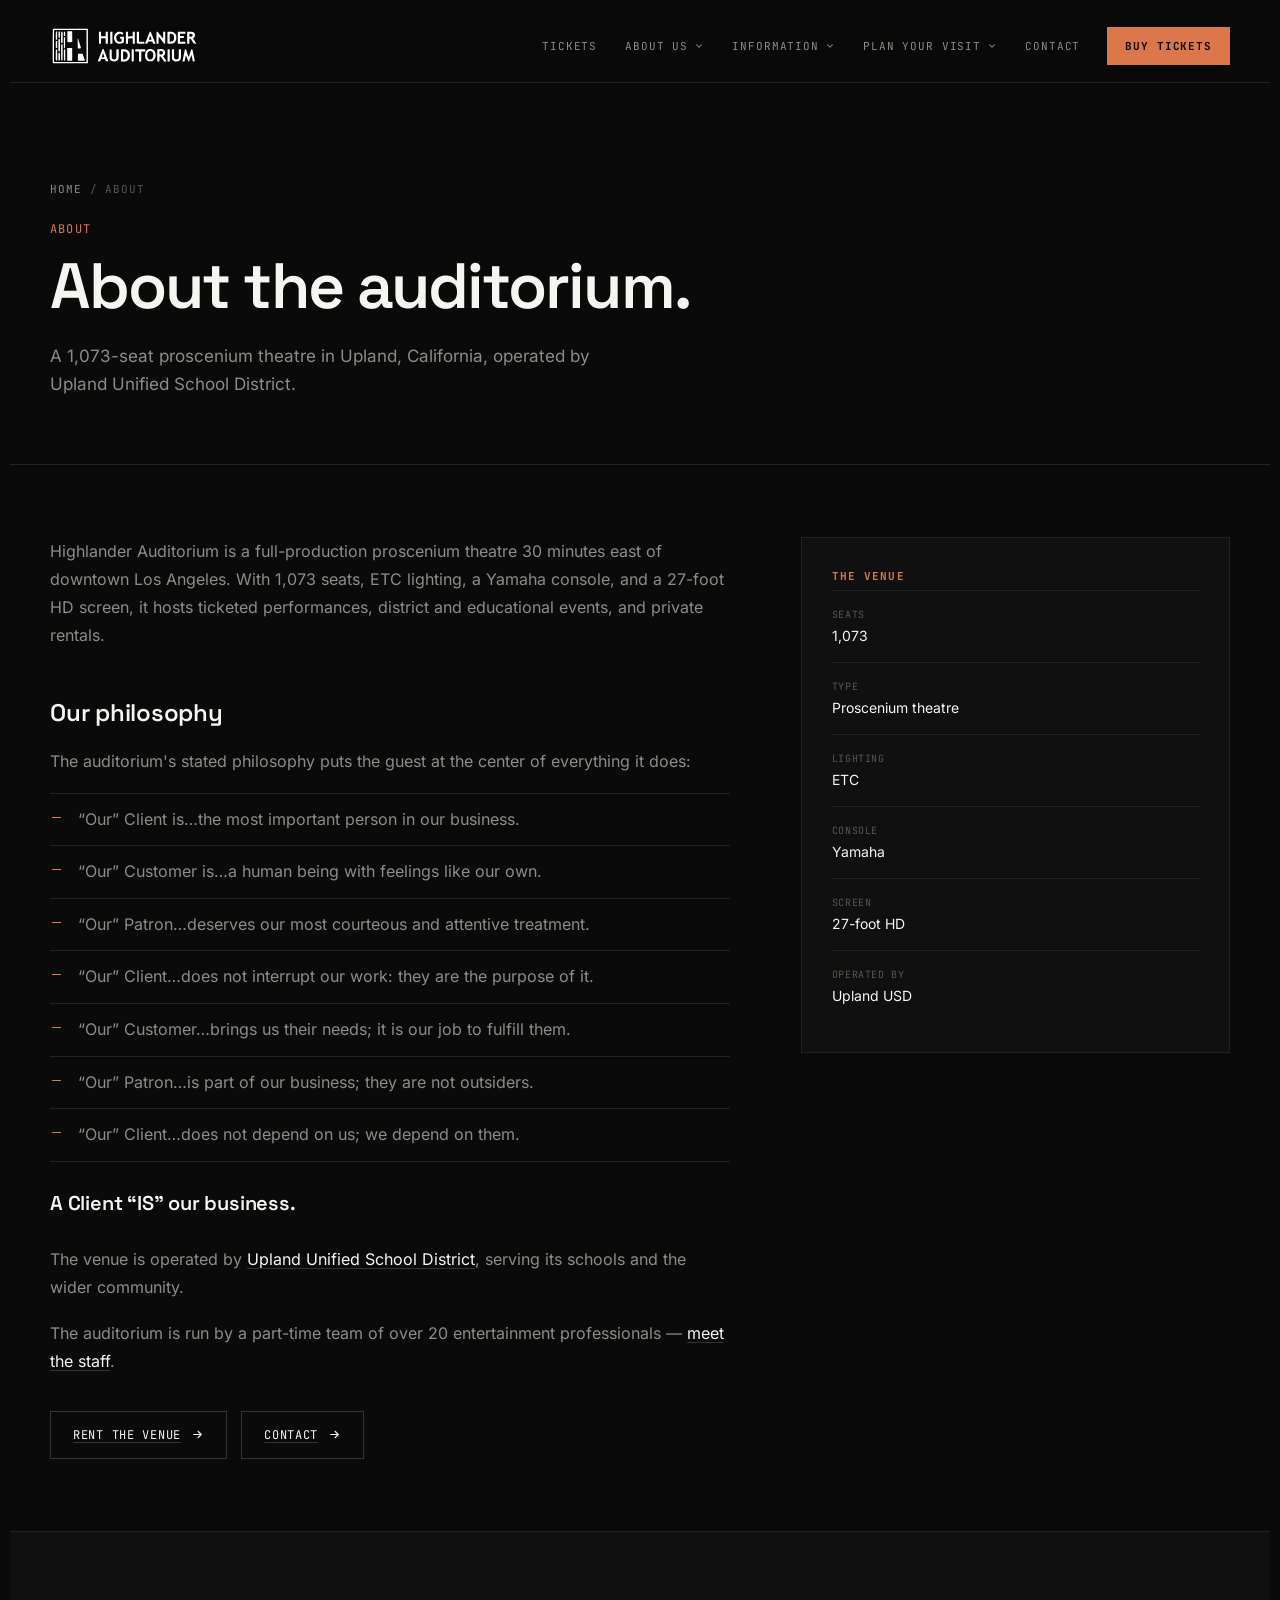
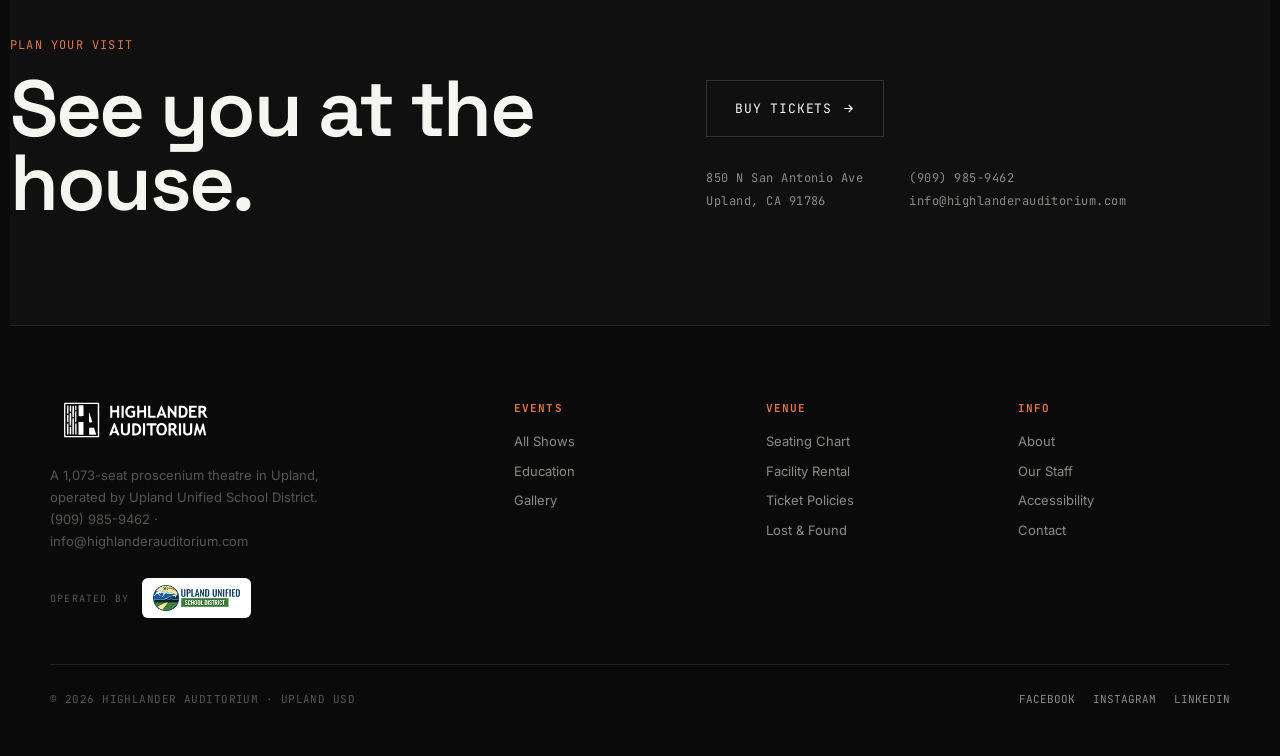
==== commit bc99f8b7: "About: modernize philosophy pronouns to they/them Per client direction, use gender-neutral pronouns " ====
--- a/about/index.html
+++ b/about/index.html
@@ -70,10 +70,10 @@
         <li>&ldquo;Our&rdquo; Client is&hellip;the most important person in our business.</li>
         <li>&ldquo;Our&rdquo; Customer is&hellip;a human being with feelings like our own.</li>
         <li>&ldquo;Our&rdquo; Patron&hellip;deserves our most courteous and attentive treatment.</li>
-        <li>&ldquo;Our&rdquo; Client&hellip;does not interrupt our work: he is the purpose of it.</li>
-        <li>&ldquo;Our&rdquo; Customer&hellip;brings us his needs; it is our job to fulfill them.</li>
-        <li>&ldquo;Our&rdquo; Patron&hellip;is part of our business; he is not an outsider.</li>
-        <li>&ldquo;Our&rdquo; Client&hellip;does not depend on us; we depend on him.</li>
+        <li>&ldquo;Our&rdquo; Client&hellip;does not interrupt our work: they are the purpose of it.</li>
+        <li>&ldquo;Our&rdquo; Customer&hellip;brings us their needs; it is our job to fulfill them.</li>
+        <li>&ldquo;Our&rdquo; Patron&hellip;is part of our business; they are not outsiders.</li>
+        <li>&ldquo;Our&rdquo; Client&hellip;does not depend on us; we depend on them.</li>
       </ul>
       <p class="pquote">A Client &ldquo;IS&rdquo; our business.</p>
       <p>The venue is operated by <a href="https://www.upland.k12.ca.us/" target="_blank" rel="noopener">Upland Unified School District</a>, serving its schools and the wider community.</p>
